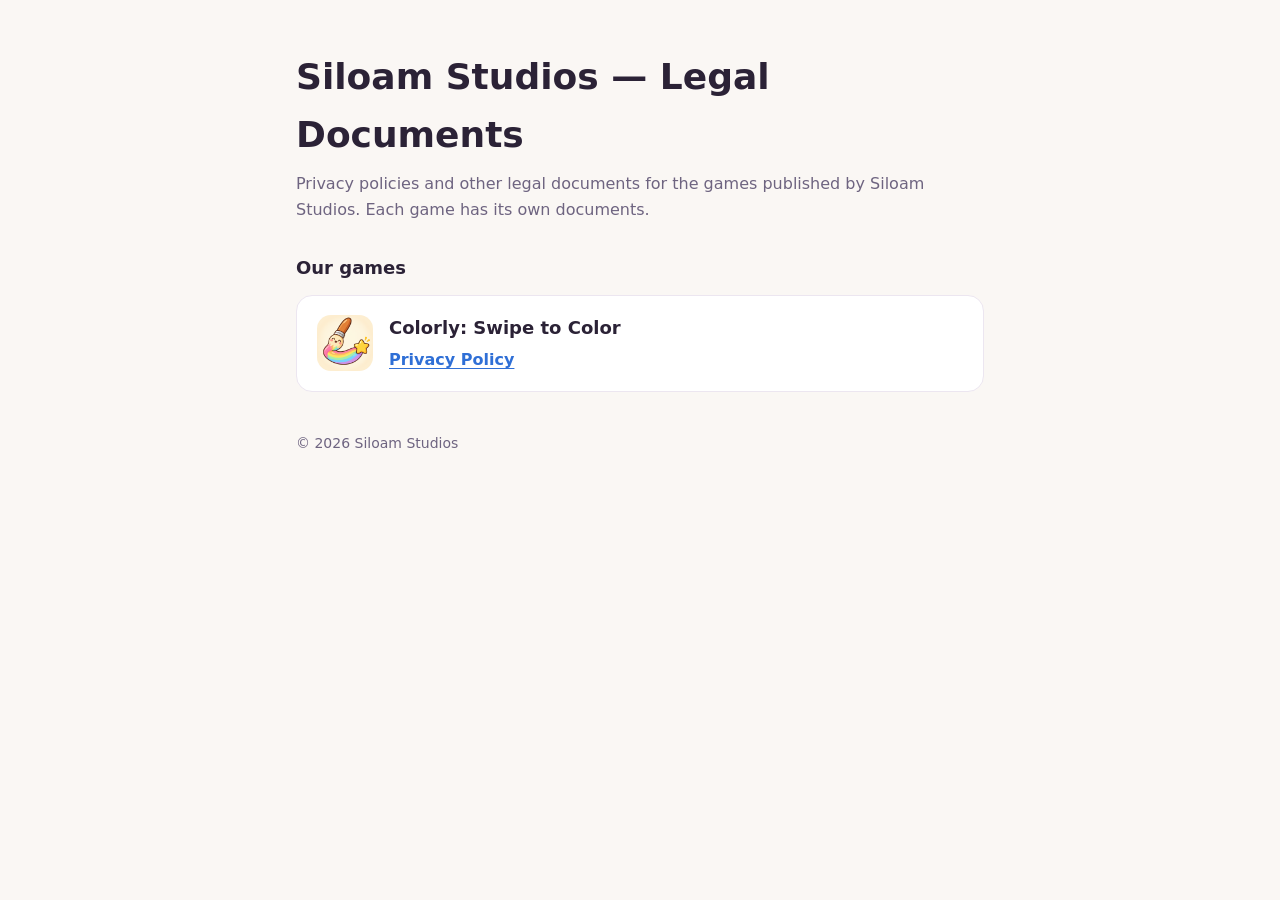
==== index.html @ 57c00592 "Siloam Studios legal documents" ====
<!doctype html>
<html lang="en">
<head>
<meta charset="utf-8">
<meta name="viewport" content="width=device-width, initial-scale=1">
<title>Siloam Studios Legal</title>
<meta name="description" content="Privacy policies and legal documents for Siloam Studios games.">
<style>
  :root { --ink: #2B2236; --muted: #6E6480; --line: #ECE6F0; --card: #FFFFFF; --bg: #FAF7F4; --link: #2F6FD6; }
  * { box-sizing: border-box; }
  body {
    margin: 0; background: var(--bg); color: var(--ink); line-height: 1.6;
    font-family: system-ui, -apple-system, "Segoe UI", Roboto, sans-serif;
  }
  main { max-width: 720px; margin: 0 auto; padding: 48px 16px; }
  h1 { font-size: clamp(26px, 6vw, 36px); margin: 0 0 8px; }
  .intro { color: var(--muted); margin: 0 0 32px; }
  h2 { font-size: 18px; margin: 0 0 12px; }
  ul.games { list-style: none; margin: 0; padding: 0; }
  .game {
    background: var(--card); border: 1px solid var(--line); border-radius: 16px;
    padding: 18px 20px; margin-bottom: 14px; display: flex; align-items: center; gap: 16px;
  }
  .game img { width: 56px; height: 56px; border-radius: 14px; flex: none; }
  .game h3 { margin: 0 0 4px; font-size: 18px; }
  .game a { color: var(--link); font-weight: 600; text-underline-offset: 3px; }
  footer { margin-top: 40px; color: var(--muted); font-size: 14px; }
</style>
</head>
<body>
<main>
  <h1>Siloam Studios — Legal Documents</h1>
  <p class="intro">Privacy policies and other legal documents for the games published by Siloam Studios. Each game has its own documents.</p>
  <h2>Our games</h2>
  <ul class="games">
    <li class="game">
      <img src="colorly/privacy/icon.png" alt="" width="56" height="56">
      <div>
        <h3>Colorly: Swipe to Color</h3>
        <a href="colorly/privacy/">Privacy Policy</a>
      </div>
    </li>
  </ul>
  <footer>© 2026 Siloam Studios</footer>
</main>
</body>
</html>
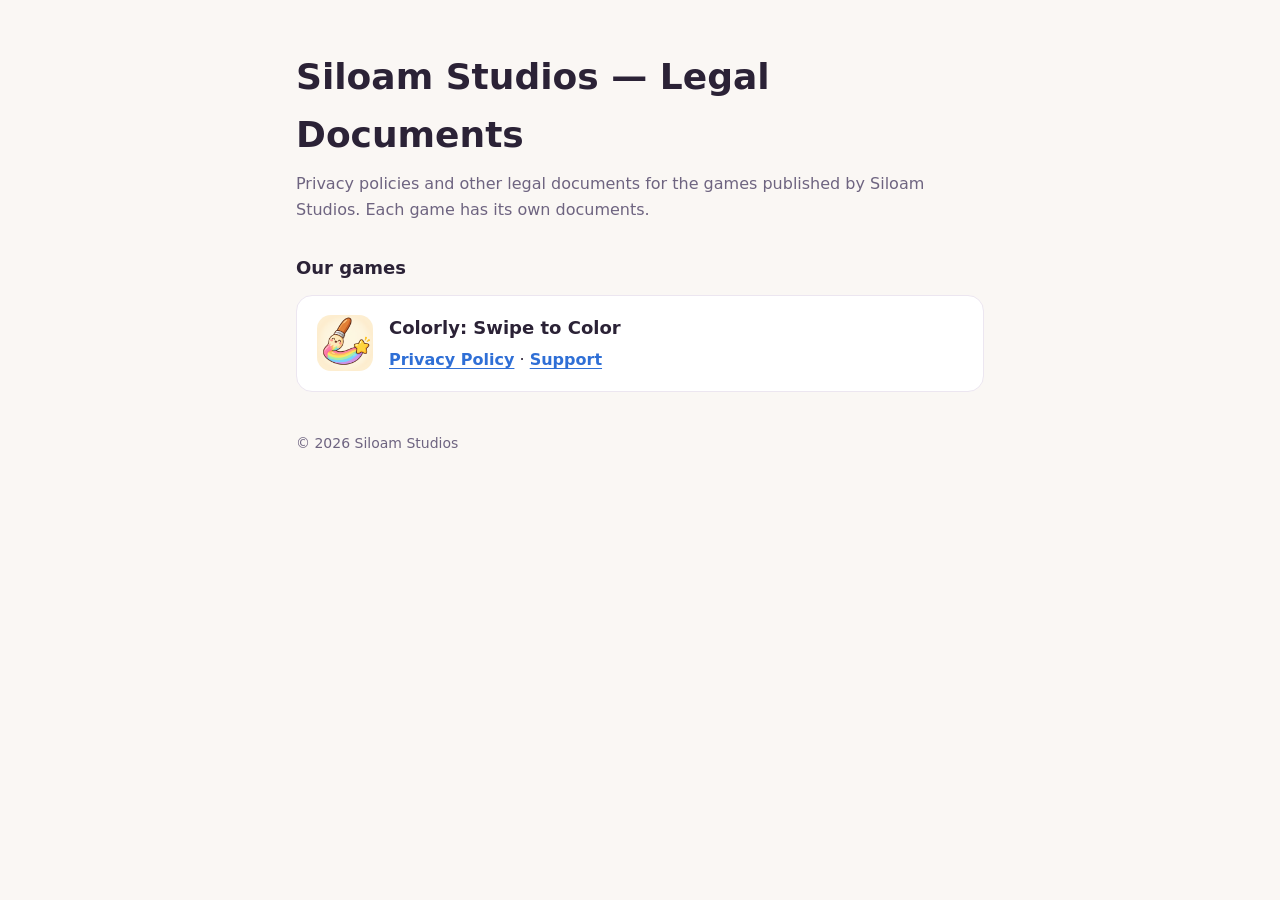
==== commit 1ea9fc0b: "Colorly: support page (contact, FAQ)" ====
--- a/index.html
+++ b/index.html
@@ -37,7 +37,7 @@
       <img src="colorly/privacy/icon.png" alt="" width="56" height="56">
       <div>
         <h3>Colorly: Swipe to Color</h3>
-        <a href="colorly/privacy/">Privacy Policy</a>
+        <a href="colorly/privacy/">Privacy Policy</a> · <a href="colorly/support/">Support</a>
       </div>
     </li>
   </ul>
